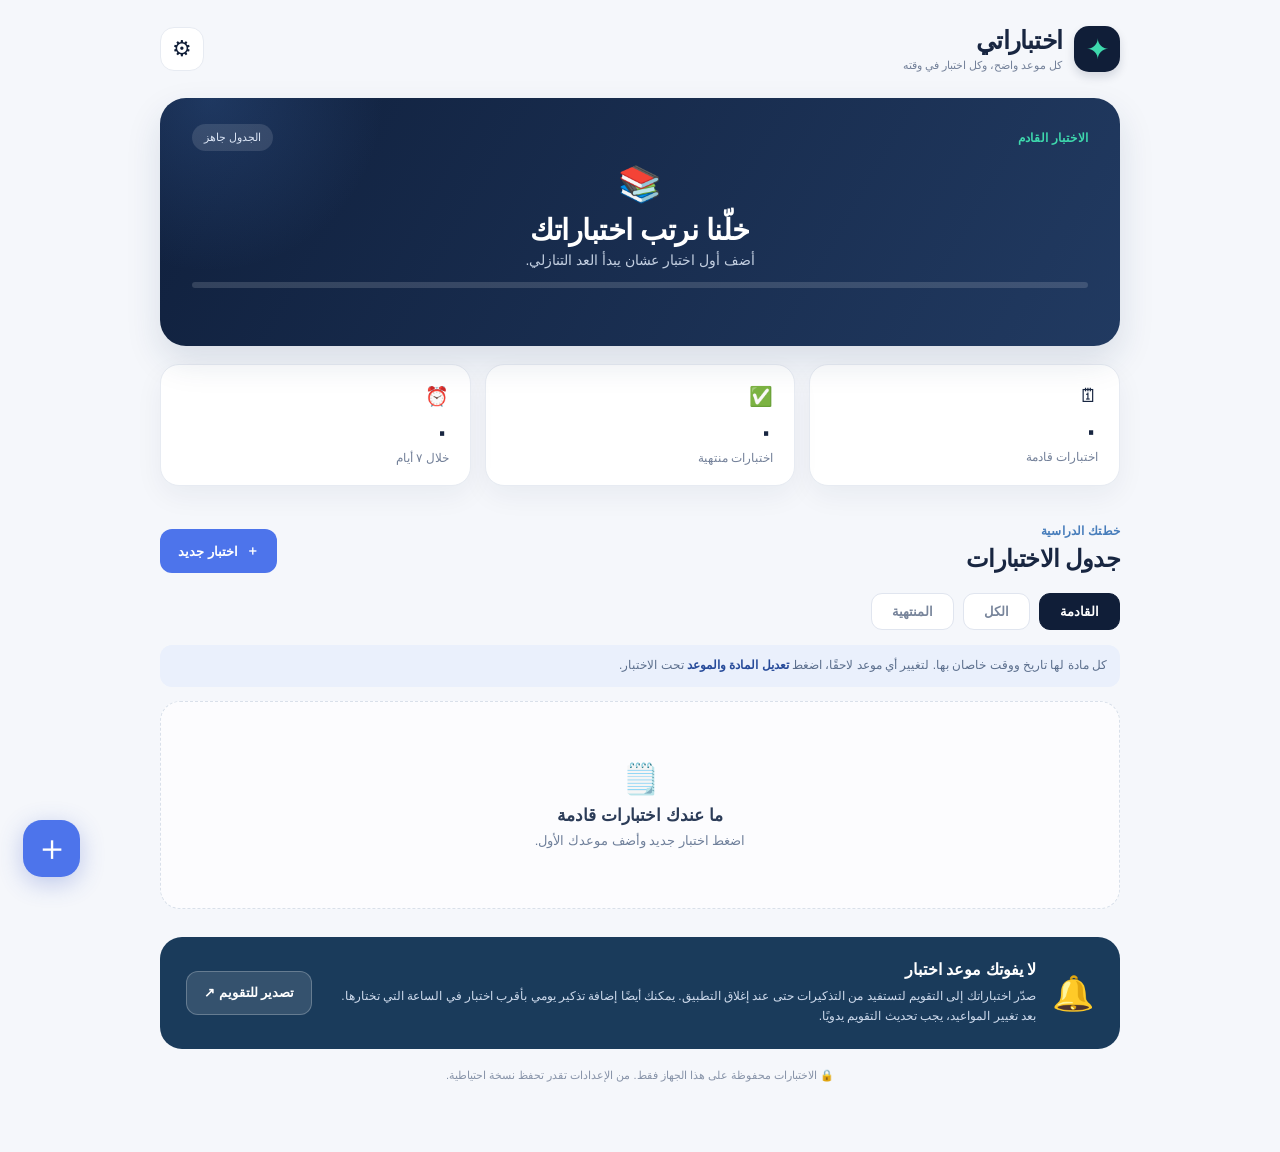
==== ikhtibarati/index.html @ 6ba2478d "Add standalone Ikhtibarati exam schedule HTML app" ====
<!doctype html>
<html lang="ar" dir="rtl">
<head>
  <meta charset="UTF-8">
  <meta name="viewport" content="width=device-width,initial-scale=1,viewport-fit=cover">
  <meta name="theme-color" content="#101e38">
  <meta name="description" content="اختباراتي: جدول اختباراتك والعد التنازلي لأقرب اختبار مع تصدير التذكيرات للتقويم.">
  <meta name="apple-mobile-web-app-capable" content="yes">
  <meta name="apple-mobile-web-app-status-bar-style" content="default">
  <meta name="apple-mobile-web-app-title" content="اختباراتي">
  <link rel="apple-touch-icon" href="[data-uri]">
  <link rel="icon" type="image/png" href="[data-uri]">
  <style>
:root{--navy:#101e38;--navy2:#172b4e;--cream:#f5f7fb;--card:#ffffff;--text:#182641;--muted:#738099;--mint:#3ed9ad;--blue:#4d74eb;--stroke:#e7ebf2;--shadow:0 10px 28px rgba(22,38,73,.055)}
*{box-sizing:border-box}html{font-family:-apple-system,BlinkMacSystemFont,"Segoe UI",Tahoma,Arial,sans-serif;background:var(--cream);color:var(--text)}body{margin:0;min-height:100vh}button,input,textarea{font:inherit}button{cursor:pointer}button:focus-visible,input:focus-visible,textarea:focus-visible{outline:3px solid #66a4ff;outline-offset:2px}.page-shell{width:min(960px,calc(100% - 32px));margin:0 auto;padding:26px 0 70px}.topbar{display:flex;align-items:center;justify-content:space-between;margin-bottom:26px}.brand{display:flex;align-items:center;gap:12px}.logo{height:46px;width:46px;border-radius:15px;background:var(--navy);display:grid;place-items:center;color:var(--mint);font-size:28px;box-shadow:0 5px 10px rgba(16,30,56,.14)}.brand-title{font-size:25px;letter-spacing:-.8px;font-weight:850}.brand-subtitle{font-size:11px;color:var(--muted);margin-top:4px}.icon-button{background:#fff;color:var(--navy);border:1px solid var(--stroke);border-radius:14px;width:44px;height:44px;font-size:22px;display:grid;place-items:center}.hero{background:linear-gradient(120deg,#10203d,#213a61);color:white;min-height:248px;border-radius:26px;padding:26px 32px 24px;position:relative;overflow:hidden;box-shadow:0 15px 35px rgba(25,51,91,.13)}.hero:after{content:"";position:absolute;left:-125px;top:-175px;height:350px;width:350px;border-radius:50%;background:radial-gradient(circle,rgba(75,128,205,.24),transparent 70%);pointer-events:none}.hero-heading{display:flex;justify-content:space-between;align-items:center;position:relative;z-index:1}.eyebrow{font-size:12px;color:var(--mint);font-weight:800;letter-spacing:.2px}.eyebrow.dark{color:#477dbb}.hero-status{background:rgba(255,255,255,.12);font-size:11px;padding:7px 12px;border-radius:100px;color:#dce6f6}.hero-content{position:relative;z-index:1}.hero-empty{text-align:center;padding:13px 0 9px}.empty-illustration{font-size:35px}.hero h1{margin:8px 0 4px;font-size:29px;letter-spacing:-.5px}.hero p{color:#c3cfe1;margin:5px 0;font-size:14px}.hero-next{display:flex;justify-content:space-between;align-items:center;gap:18px;margin:12px 0 20px}.hero-label{font-size:13px;color:#b9c8dc}.hero-exam-title{font-size:clamp(23px,4vw,33px);font-weight:850;letter-spacing:-.4px;margin:6px 0}.hero-exam-date{font-size:14px;color:#d3e0ef}.countdown{text-align:center;flex-shrink:0;min-width:135px;border:1px solid rgba(255,255,255,.17);background:rgba(255,255,255,.07);padding:17px 18px;border-radius:22px}.count-number{font-size:34px;color:var(--mint);font-weight:900;font-variant-numeric:tabular-nums}.count-unit{font-size:12px;color:#d9e4f4;margin-top:3px}.hero-progress{background:rgba(255,255,255,.14);height:6px;border-radius:20px;overflow:hidden;position:relative;z-index:1}.hero-progress-fill{height:100%;width:0%;background:var(--mint);border-radius:20px;transition:width .4s}.stats{display:grid;grid-template-columns:repeat(3,minmax(0,1fr));gap:14px;margin:18px 0 35px}.stat{background:white;border-radius:19px;border:1px solid var(--stroke);box-shadow:var(--shadow);padding:20px 21px}.stat-icon{font-size:19px}.stat-num{font-size:28px;font-weight:850;margin:8px 0 2px}.stat-label{color:var(--muted);font-size:12px}.section-header{display:flex;justify-content:space-between;align-items:end;gap:12px}.section-header h2{font-size:24px;letter-spacing:-.6px;margin:6px 0 0}.button{border-radius:12px;border:1px solid transparent;min-height:44px;padding:11px 17px;font-weight:800;font-size:13px;display:inline-flex;align-items:center;justify-content:center;gap:8px;text-decoration:none}.button.primary{background:var(--blue);color:white}.button.primary:hover{background:#365ed8}.button.light{background:#f1f4f9;color:var(--navy)}.button.soft{background:#eff3ff;color:#3554ac}.button.outline-light{background:rgba(255,255,255,.12);color:white;border-color:rgba(255,255,255,.24);white-space:nowrap}.button.block{width:100%;margin-top:13px}.filter-list{display:flex;gap:9px;margin:20px 0 15px}.filter{border:1px solid #e0e5ef;background:#fff;color:#78859b;padding:10px 20px;border-radius:11px;font-size:13px;font-weight:800}.filter.active{background:var(--navy);border-color:var(--navy);color:white}.exam-list{display:flex;flex-direction:column;gap:12px;min-height:125px}.exam-card{background:white;border:1px solid var(--stroke);border-radius:20px;display:flex;gap:18px;align-items:center;padding:17px 20px;box-shadow:var(--shadow)}.date-tile{flex:0 0 72px;background:#eff4ff;border-radius:14px;text-align:center;padding:12px 6px;color:#284687}.date-tile .date-day{font-size:25px;font-weight:900;display:block;line-height:1.15}.date-tile .date-month{font-size:12px;font-weight:700;display:block;margin-top:3px}.exam-info{flex:1;min-width:0}.exam-name{margin:0 0 6px;font-size:18px;font-weight:850;overflow-wrap:anywhere}.exam-details{display:flex;gap:8px 16px;align-items:center;flex-wrap:wrap;color:#7b879d;font-size:12px}.exam-note{font-size:12px;color:#5d708c;margin:8px 0 0;white-space:pre-wrap;overflow-wrap:anywhere}.exam-left{display:flex;gap:8px;align-items:center;flex-wrap:wrap;justify-content:flex-end}.time-pill{color:#3556ab;background:#eff3ff;padding:7px 11px;border-radius:100px;font-size:11px;font-weight:850;white-space:nowrap}.time-pill.urgent{color:#b54744;background:#fff0ec}.time-pill.past{background:#f0f1f3;color:#6a7384}.small-icon{border:1px solid var(--stroke);border-radius:10px;width:36px;height:36px;background:#fff;color:#50617a;font-size:17px}.small-icon:hover{background:#f4f7fd}.exam-card.past-card{opacity:.72}.exam-card.past-card .date-tile{background:#edf0f3;color:#7a8493}.empty-list{display:flex;flex-direction:column;align-items:center;justify-content:center;min-height:208px;border:1.5px dashed #d9e0ea;border-radius:20px;background:rgba(255,255,255,.65);color:#70809b;text-align:center;padding:28px}.empty-list .emoji{font-size:30px}.empty-list h3{font-size:17px;color:#2c3c58;margin:9px 0 4px}.empty-list p{font-size:13px;margin:3px 0 0}.calendar-panel{display:flex;align-items:center;gap:16px;border-radius:22px;background:#1a3b5b;color:#fff;padding:23px 26px;margin-top:28px}.calendar-illustration{font-size:34px}.calendar-copy{flex:1}.calendar-copy h3{font-size:16px;margin:0 0 7px}.calendar-copy p{margin:0;color:#cfdbed;font-size:12px;line-height:1.7}.footer-note{text-align:center;font-size:11px;color:#8793a8;margin:20px 0 0}.floating-add{position:fixed;bottom:calc(23px + env(safe-area-inset-bottom));left:23px;z-index:5;border:0;background:var(--blue);color:white;width:57px;height:57px;border-radius:19px;font-size:36px;display:grid;place-items:center;box-shadow:0 6px 25px rgba(58,88,200,.3)}.dialog{width:min(490px,calc(100% - 26px));max-height:min(92dvh,900px);border:0;background:transparent;padding:0;border-radius:22px;overflow-y:auto}.dialog::backdrop{background:rgba(9,19,36,.58);backdrop-filter:blur(4px)}.modal-card{padding:25px 25px 21px;border-radius:22px;background:white}.dialog-title{display:flex;justify-content:space-between;align-items:center;gap:12px;margin-bottom:17px}.dialog-title h2{font-size:23px;margin:5px 0 0}.modal-card label:not(.check-grid label){display:block;font-size:13px;font-weight:800;color:#35465d;margin:15px 0 8px}.modal-card input:not([type="checkbox"]):not([type="file"]),.modal-card textarea{border:1px solid #dfe5ee;background:#fbfcff;border-radius:12px;padding:12px 13px;width:100%;color:#1f2c43;font-size:15px;min-height:45px;resize:vertical}.two-cols{display:grid;grid-template-columns:1fr 1fr;gap:12px}.required{color:#dc6573}.optional{font-size:11px;color:#9ca7b5}.modal-actions{display:flex;justify-content:flex-end;gap:10px;margin-top:24px}.settings-card{padding-bottom:24px}.setting-section{padding:15px 0 18px;border-bottom:1px solid var(--stroke)}.setting-section h3{font-size:15px;margin:0 0 7px}.setting-section p{font-size:12px;color:#77859b;line-height:1.8;margin:0 0 8px}.check-grid{display:grid;grid-template-columns:1fr 1fr;gap:10px}.check-grid label{font-size:12px;color:#304057;background:#f7f9fe;border-radius:9px;padding:11px 8px;display:flex;align-items:center;gap:6px}.check-grid input{accent-color:#496de8}.warning-section{border-bottom:0}.warning-section p{color:#6b6d81}.toast{position:fixed;bottom:90px;left:50%;transform:translateX(-50%) translateY(20px);background:#1b2941;color:#fff;border-radius:12px;padding:12px 18px;font-size:13px;max-width:calc(100vw - 35px);text-align:center;opacity:0;pointer-events:none;transition:.2s;z-index:200}.toast.show{opacity:1;transform:translateX(-50%) translateY(0)}
@media(max-width:650px){.page-shell{width:calc(100% - 28px);padding-top:19px}.hero{padding:21px 20px 22px;min-height:230px}.hero-next{align-items:stretch}.hero-exam-title{font-size:25px}.countdown{min-width:100px;padding:14px 11px}.count-number{font-size:27px}.stats{gap:8px;margin-bottom:31px}.stat{padding:14px 12px;border-radius:15px}.stat-num{font-size:23px}.stat-label{font-size:10px}.section-header h2{font-size:21px}.add-btn{font-size:12px;padding:9px 12px}.exam-card{align-items:flex-start;gap:11px;padding:13px}.date-tile{flex-basis:58px;padding:10px 4px}.date-tile .date-day{font-size:21px}.exam-name{font-size:16px}.exam-details{gap:6px;font-size:11px}.exam-left{flex:0 0 100%;justify-content:flex-start;margin-top:6px;margin-right:69px}.exam-card{flex-wrap:wrap}.calendar-panel{align-items:flex-start;flex-wrap:wrap;gap:10px;padding:18px 17px}.calendar-panel .button{width:100%}.calendar-illustration{font-size:25px}.brand-title{font-size:22px}.brand-subtitle{font-size:10px}.modal-card{padding:20px 17px}}
@media(max-width:360px){.two-cols{grid-template-columns:1fr}.countdown{min-width:94px}.hero-exam-title{font-size:21px}.hero{padding:19px 15px}}

.daily-pref{margin-top:16px;padding:13px 12px;border:1px solid #e8edf6;background:#f9fbfe;border-radius:12px;display:flex;align-items:center;gap:10px;justify-content:space-between;flex-wrap:wrap}.daily-pref .daily-switch{display:flex!important;align-items:center;gap:7px;margin:0!important}.daily-pref label[for="daily-time"]{margin:0!important;font-size:11px!important;color:#718098!important}.daily-pref input[type="time"]{width:120px!important;min-height:37px!important;padding:7px!important}.daily-pref input[type="checkbox"]{accent-color:#496de8}.daily-pref strong{font-size:12px}
/* V1.1: Make per-subject editing obvious and usable on a phone. */
.exam-help{font-size:12px;line-height:1.8;color:#5c6f8d;margin:0 0 14px;padding:10px 13px;border-radius:12px;background:#eaf0fc}
.exam-help strong{color:#274b9a}
.form-help{background:#f2f6ff;border:1px solid #e5edfc;border-radius:12px;color:#526783;font-size:13px;line-height:1.65;margin:2px 0 16px;padding:11px 12px}
.field-help{color:#76859d;font-size:11px;line-height:1.7;margin:9px 0 3px}
.exam-details span{line-height:1.6}
.edit-exam{border:1px solid #bad0ff;border-radius:10px;background:#ecf2ff;color:#2b51b0;min-height:39px;padding:8px 12px;white-space:nowrap;font-size:12px;font-weight:800}
.edit-exam:hover{background:#e1eafe}
.edit-exam:focus-visible{outline:3px solid #66a4ff;outline-offset:2px}
@media(max-width:650px){.exam-left{margin-right:0;width:100%;flex-basis:100%;justify-content:flex-start}.exam-left .time-pill{margin-left:auto}.edit-exam{flex:1;min-width:150px}.modal-card input[type=date],.modal-card input[type=time]{min-width:0;direction:ltr;text-align:center}}

</style>
  <title>اختباراتي | جدول اختباراتك</title>
</head>
<body>
  <div class="page-shell">
    <header class="topbar">
      <div class="brand">
        <div class="logo" aria-hidden="true">✦</div>
        <div><div class="brand-title">اختباراتي</div><div class="brand-subtitle">كل موعد واضح، وكل اختبار في وقته</div></div>
      </div>
      <button id="open-settings" class="icon-button" aria-label="الإعدادات والنسخ الاحتياطية" title="الإعدادات">⚙</button>
    </header>

    <main>
      <section class="hero" aria-labelledby="hero-title">
        <div class="hero-heading"><span class="eyebrow">الاختبار القادم</span><span id="hero-status" class="hero-status">الجدول جاهز</span></div>
        <div class="hero-content" id="hero-content">
          <div class="hero-empty"><div class="empty-illustration">📚</div><h1 id="hero-title">خلّنا نرتب اختباراتك</h1><p>أضف أول اختبار عشان يبدأ العد التنازلي.</p></div>
        </div>
        <div id="hero-progress" class="hero-progress" aria-hidden="true"><div id="hero-progress-bar" class="hero-progress-fill"></div></div>
      </section>

      <section class="stats" aria-label="ملخص اختباراتك">
        <div class="stat"><span class="stat-icon" aria-hidden="true">🗓</span><div class="stat-num" id="upcoming-count">٠</div><div class="stat-label">اختبارات قادمة</div></div>
        <div class="stat"><span class="stat-icon" aria-hidden="true">✅</span><div class="stat-num" id="completed-count">٠</div><div class="stat-label">اختبارات منتهية</div></div>
        <div class="stat"><span class="stat-icon" aria-hidden="true">⏰</span><div class="stat-num" id="this-week-count">٠</div><div class="stat-label">خلال ٧ أيام</div></div>
      </section>

      <section class="section" aria-label="جدول الاختبارات">
        <div class="section-header"><div><span class="eyebrow dark">خطتك الدراسية</span><h2>جدول الاختبارات</h2></div><button id="add-exam-top" class="button primary add-btn"><span aria-hidden="true">＋</span> اختبار جديد</button></div>
        <div class="filter-list" role="group" aria-label="فلترة الاختبارات">
          <button class="filter active" data-filter="upcoming" aria-pressed="true">القادمة</button>
          <button class="filter" data-filter="all" aria-pressed="false">الكل</button>
          <button class="filter" data-filter="past" aria-pressed="false">المنتهية</button>
        </div>
        <p class="exam-help">كل مادة لها تاريخ ووقت خاصان بها. لتغيير أي موعد لاحقًا، اضغط <strong>تعديل المادة والموعد</strong> تحت الاختبار.</p>
        <div id="exam-list" class="exam-list" aria-live="polite"></div>
      </section>

      <section class="calendar-panel">
        <div class="calendar-illustration" aria-hidden="true">🔔</div>
        <div class="calendar-copy"><h3>لا يفوتك موعد اختبار</h3><p>صدّر اختباراتك إلى التقويم لتستفيد من التذكيرات حتى عند إغلاق التطبيق. يمكنك أيضًا إضافة تذكير يومي بأقرب اختبار في الساعة التي تختارها. بعد تغيير المواعيد، يجب تحديث التقويم يدويًا.</p></div>
        <button id="export-calendar" class="button outline-light">تصدير للتقويم ↗</button>
      </section>
      <p class="footer-note">🔒 الاختبارات محفوظة على هذا الجهاز فقط. من الإعدادات تقدر تحفظ نسخة احتياطية.</p>
    </main>
  </div>

  <button id="floating-add" class="floating-add" aria-label="إضافة اختبار">＋</button>

  <dialog id="exam-dialog" class="dialog" aria-labelledby="exam-dialog-title">
    <form id="exam-form" class="modal-card">
      <div class="dialog-title"><div><span class="eyebrow dark">موعد مهم</span><h2 id="exam-dialog-title">إضافة اختبار</h2></div><button type="button" class="icon-button close-modal" aria-label="إغلاق">✕</button></div>
      <p class="form-help">سجّل اسم المادة وحدد يوم وساعة اختبارها، ويمكنك تغييرها متى أردت.</p>
      <input type="hidden" id="exam-id">
      <label for="subject">اسم المادة <span class="required">*</span></label>
      <input id="subject" name="subject" type="text" placeholder="مثلاً: الرياضيات" maxlength="70" required>
      <div class="two-cols">
        <div><label for="exam-date">تاريخ الاختبار <span class="required">*</span></label><input id="exam-date" name="date" type="date" required></div>
        <div><label for="exam-time">الوقت <span class="required">*</span></label><input id="exam-time" name="time" type="time" value="08:00" required></div>
      </div>
      <p class="field-help">التاريخ والوقت المحددان هنا يخصّان هذه المادة فقط.</p>
      <label for="exam-location">القاعة / المكان <span class="optional">اختياري</span></label><input id="exam-location" name="location" type="text" maxlength="90" placeholder="مثلاً: القاعة ١٠٢">
      <label for="exam-notes">ملاحظات للمراجعة <span class="optional">اختياري</span></label><textarea id="exam-notes" name="notes" rows="3" maxlength="500" placeholder="مثلاً: من الفصل ١ إلى الفصل ٤"></textarea>
      <p class="field-help">إذا سبق أن أضفت الاختبار إلى التقويم، فستحتاج لتحديث موعده في التقويم بعد أي تعديل.</p>
      <div class="modal-actions"><button type="button" class="button light close-modal">إلغاء</button><button type="submit" class="button primary" id="save-exam">حفظ الاختبار</button></div>
    </form>
  </dialog>

  <dialog id="settings-dialog" class="dialog" aria-labelledby="settings-title">
    <div class="modal-card settings-card">
      <div class="dialog-title"><div><span class="eyebrow dark">تحكم بجدولك</span><h2 id="settings-title">الإعدادات</h2></div><button type="button" class="icon-button close-modal" aria-label="إغلاق">✕</button></div>
      <div class="setting-section"><h3>تنبيهات التقويم</h3><p>اختر متى ترغب في تذكيرك قبل كل اختبار. تعتمد التنبيهات على تطبيق التقويم بعد استيراد الملف، وليس على فتح موقع اختباراتي.</p>
        <div id="alarm-options" class="check-grid">
          <label><input type="checkbox" value="-P7D"> قبل أسبوع</label>
          <label><input type="checkbox" value="-P3D"> قبل ٣ أيام</label>
          <label><input type="checkbox" value="-P1D"> قبل يوم</label>
          <label><input type="checkbox" value="-PT3H"> قبل ٣ ساعات</label>
          <label><input type="checkbox" value="-PT1H"> قبل ساعة</label>
        </div>
        <div class="daily-pref"><label class="daily-switch"><input type="checkbox" id="daily-enabled" checked> <strong>تذكير يومي بأقرب اختبار</strong></label><label for="daily-time">وقت التنبيه اليومي</label><input id="daily-time" type="time" value="20:00"></div>
        <button id="save-reminders" class="button soft block">حفظ أوقات التذكير</button>
      </div>
      <div class="setting-section"><h3>النسخة الاحتياطية</h3><p>احفظ نسخة JSON إذا بدّلت جهازك أو حذفت بيانات المتصفح.</p>
        <div class="two-cols"><button id="backup-data" class="button soft" type="button">⬇ تنزيل نسخة</button><button id="restore-data" class="button soft" type="button">⬆ استعادة نسخة</button></div>
        <input id="import-file" type="file" accept=".json,application/json" hidden>
      </div>
      <div class="setting-section warning-section"><h3>مهم بخصوص الإشعارات</h3><p>هذه النسخة لا ترسل إشعارات تلقائية من نفسها عندما يكون التطبيق مغلقًا. يمكنك تصدير المواعيد والتذكيرات إلى التقويم، مع الاحتفاظ ببيانات التطبيق على جهازك فقط.</p></div>
      <div class="modal-actions"><button type="button" class="button primary close-modal">تم</button></div>
    </div>
  </dialog>

  <div id="toast" role="status" class="toast" aria-live="polite"></div>
  <script>
/* اختباراتي — Local-first exam planner; no external analytics or server. */
(() => {
  'use strict';
  const storage = (() => {
    try { const s = window.localStorage, k = '__ikhtibarati_probe'; s.setItem(k, '1'); s.removeItem(k); return s; }
    catch { const memory = new Map(); return {getItem:k=>memory.get(k)??null,setItem:(k,v)=>memory.set(k,String(v)),removeItem:k=>memory.delete(k)}; }
  })();
  const STORAGE = 'ikhtibarati-v1-exams';
  const REMINDERS = 'ikhtibarati-v1-reminders';
  const DAILY_ENABLED = 'ikhtibarati-v1-daily';
  const DAILY_TIME = 'ikhtibarati-v1-daily-time';
  const DEFAULT_ALARMS = ['-P3D', '-P1D', '-PT3H'];
  const ALL_ALARMS = ['-P7D', '-P3D', '-P1D', '-PT3H', '-PT1H'];
  const $ = (id) => document.getElementById(id);
  const number = new Intl.NumberFormat('ar-SA-u-nu-arab', {useGrouping:false});
  const dateFormatter = new Intl.DateTimeFormat('ar-SA-u-ca-gregory', {weekday:'long',day:'numeric',month:'long'});
  const monthFormatter = new Intl.DateTimeFormat('ar-SA-u-ca-gregory', {month:'short'});
  const timeFormatter = new Intl.DateTimeFormat('ar-SA-u-nu-arab', {hour:'numeric',minute:'2-digit',hour12:true});
  const el = (tag, className, text) => {
    const node = document.createElement(tag);
    if (className) node.className = className;
    if (text !== undefined) node.textContent = text;
    return node;
  };
  const safeJSON = (s, fallback) => { try {return JSON.parse(s)} catch {return fallback} };
  function validExam(x) {
    return x && typeof x.id==='string' && x.id.length<140 && typeof x.subject==='string' && x.subject.trim() && x.subject.length<=70 &&
      /^\d{4}-\d{2}-\d{2}$/.test(x.date) && /^\d{2}:\d{2}$/.test(x.time) &&
      !Number.isNaN(new Date(`${x.date}T${x.time}:00`).getTime()) && typeof (x.location??'')==='string' &&
      typeof (x.notes??'')==='string' && (x.location??'').length<=90 && (x.notes??'').length<=500;
  }
  let exams = safeJSON(storage.getItem(STORAGE), []);
  if (!Array.isArray(exams)) exams=[];
  exams=exams.filter(validExam).map(x=>({...x,completed:Boolean(x.completed)}));
  let alarms = safeJSON(storage.getItem(REMINDERS), DEFAULT_ALARMS);
  if(!Array.isArray(alarms)) alarms=DEFAULT_ALARMS;
  alarms = ALL_ALARMS.filter(x=>alarms.includes(x));
  let dailyEnabled = storage.getItem(DAILY_ENABLED) !== 'false';
  let dailyTime = storage.getItem(DAILY_TIME) || '20:00';
  if (!/^([01]\d|2[0-3]):[0-5]\d$/.test(dailyTime)) dailyTime='20:00';
  let filter = 'upcoming';
  let toastTimer;
  const when = x => new Date(`${x.date}T${x.time}:00`);
  const future = (x, n=Date.now()) => !x.completed && when(x).getTime()>n;
  const chronological = (a,b) => when(a)-when(b);
  const esc = (value) => String(value??'').replace(/[&<>"']/g,c=>({'&':'&amp;','<':'&lt;','>':'&gt;','"':'&quot;',"'":'&#39;'}[c]));
  function persist(){storage.setItem(STORAGE,JSON.stringify(exams));render()}
  function notify(message){const toast=$('toast');toast.textContent=message;toast.classList.add('show');clearTimeout(toastTimer);toastTimer=setTimeout(()=>toast.classList.remove('show'),3300)}
  const digits = n => number.format(Math.max(0,Math.floor(n)));
  function timeLeft(d) {
    const ms = d.getTime()-Date.now();
    if(ms<=0) return {value:'٠',unit:'انتهى موعده',label:'انتهى الموعد'};
    const days=Math.floor(ms/86400000), hours=Math.floor((ms%86400000)/3600000);
    const mins=Math.ceil((ms%3600000)/60000);
    if(days>=1) return {value:digits(days),unit:days===1?'يوم متبقٍ':`يوم متبقٍ • ${digits(hours)} ساعة`,label:`متبقي ${digits(days)} يوم`};
    if(hours>=1) return {value:digits(hours),unit:`ساعة متبقية • ${digits(mins%60)} دقيقة`,label:`خلال ${digits(hours)} ساعة`};
    return {value:digits(Math.ceil(ms/60000)),unit:'دقيقة متبقية',label:'قريب جدًا'};
  }
  function renderHero(next, count) {
    $('hero-status').textContent=next?'شدّ حيلك!':'الجدول جاهز';
    const wrap=$('hero-content');
    if(!next){wrap.innerHTML='<div class="hero-empty"><div class="empty-illustration">📚</div><h1 id="hero-title">خلّنا نرتب اختباراتك</h1><p>أضف أول اختبار عشان يبدأ العد التنازلي.</p></div>';$('hero-progress-bar').style.width='0%';return}
    const remaining=timeLeft(when(next));
    wrap.innerHTML=`<div class="hero-next"><div><div class="hero-label">جهّز نفسك لمادة</div><h1 class="hero-exam-title" id="hero-title">${esc(next.subject)}</h1><div class="hero-exam-date">${esc(dateFormatter.format(when(next)))} • ${esc(timeFormatter.format(when(next)))}</div></div><div class="countdown"><div class="count-number">${remaining.value}</div><div class="count-unit">${remaining.unit}</div></div></div>`;
    const daysUntil=(when(next).getTime()-Date.now())/86400000;
    $('hero-progress-bar').style.width=`${Math.min(100,Math.max(5,100*(1-Math.min(daysUntil,14)/14)))}%`;
  }
  function render() {
    const now=Date.now();
    const upcoming=exams.filter(x=>future(x,now)).sort(chronological);
    const past=exams.filter(x=>!future(x,now)).sort((a,b)=>chronological(b,a));
    $('upcoming-count').textContent=digits(upcoming.length);
    $('completed-count').textContent=digits(past.length);
    $('this-week-count').textContent=digits(upcoming.filter(x=>when(x).getTime()-now <= 7*86400000).length);
    renderHero(upcoming[0],upcoming.length);
    const active=filter==='upcoming'?upcoming:filter==='past'?past:[...upcoming,...past];
    const list=$('exam-list');list.replaceChildren();
    if(!active.length){
      const no=el('div','empty-list');
      no.innerHTML=`<div class="emoji">${filter==='upcoming'?'🗒️':'✨'}</div><h3>${filter==='upcoming'?'ما عندك اختبارات قادمة':'ما فيه اختبارات هنا'}</h3><p>${filter==='upcoming'?'اضغط اختبار جديد وأضف موعدك الأول.':'اختر تبويبًا آخر أو أضف اختبارًا.'}</p>`;
      list.appendChild(no);return;
    }
    active.forEach(x=>{
      const isFuture=future(x,now), dt=when(x), left=timeLeft(dt);
      const card=el('article','exam-card'+(isFuture?'':' past-card'));
      const tile=el('div','date-tile');tile.innerHTML=`<span class="date-day">${digits(dt.getDate())}</span><span class="date-month">${esc(monthFormatter.format(dt))}</span>`;
      const info=el('div','exam-info');
      info.innerHTML=`<h3 class="exam-name">${esc(x.subject)}</h3><div class="exam-details"><span>📅 ${esc(dateFormatter.format(dt))} ${digits(dt.getFullYear())}</span><span>🕒 ${esc(timeFormatter.format(dt))}</span>${x.location?`<span>📍 ${esc(x.location)}</span>`:''}</div>${x.notes?`<p class="exam-note">${esc(x.notes)}</p>`:''}`;
      const actions=el('div','exam-left');
      const badge=el('span','time-pill'+(!isFuture?' past':when(x).getTime()-now<86400000?' urgent':''),isFuture?left.label:x.completed?'✓ تم الاختبار':'انتهى الموعد');
      actions.appendChild(badge);
      const cal=el('button','small-icon','🗓');cal.type='button';cal.title='إضافة هذا الاختبار إلى تقويم Google';cal.setAttribute('aria-label',`إضافة ${x.subject} إلى تقويم Google`);cal.onclick=()=>openGoogleCalendar(x);actions.appendChild(cal);
      const edit=el('button','edit-exam','✎ تعديل المادة والموعد');edit.type='button';edit.title='تعديل اسم المادة أو التاريخ أو الوقت';edit.setAttribute('aria-label',`تعديل اسم ${x.subject} وتاريخ الاختبار ووقته`);edit.onclick=()=>openExamDialog(x);actions.appendChild(edit);
      const complete=el('button','small-icon',x.completed?'↶':'✓');complete.type='button';complete.title=x.completed?'إلغاء تم':'تحديد كمكتمل';complete.setAttribute('aria-label',x.completed?'إلغاء تحديد كمكتمل':'تحديد كمكتمل');complete.onclick=()=>{x.completed=!x.completed;persist();notify(x.completed?'تم تحديد الاختبار كمكتمل':'أُعيد الاختبار إلى الجدول')};actions.appendChild(complete);
      const del=el('button','small-icon','×');del.type='button';del.title='حذف';del.setAttribute('aria-label',`حذف ${x.subject}`);del.onclick=()=>{if(confirm(`هل تريد حذف اختبار «${x.subject}»؟\nلن يُحذف من التقويم إذا سبق تصديره.`)){exams=exams.filter(a=>a.id!==x.id);persist();notify('حُذف الاختبار')}};actions.appendChild(del);
      card.append(tile,info,actions);list.appendChild(card);
    });
    if('setAppBadge' in navigator){navigator.setAppBadge(upcoming.length).catch(()=>{})}
  }
  function openExamDialog(x) {
    $('exam-form').reset();$('exam-id').value=x?.id??'';
    $('exam-dialog-title').textContent=x?'تعديل المادة والموعد':'إضافة اختبار';
    $('save-exam').textContent=x?'حفظ التعديلات':'حفظ الاختبار';
    if(x){$('subject').value=x.subject;$('exam-date').value=x.date;$('exam-time').value=x.time;$('exam-location').value=x.location??'';$('exam-notes').value=x.notes??''}
    else {const now=new Date(), dd=new Date(now.getTime()-now.getTimezoneOffset()*60000);$('exam-date').value=dd.toISOString().slice(0,10);$('exam-time').value='08:00'}
    $('exam-dialog').showModal();setTimeout(()=>$('subject').focus(),50);
  }
  function isoNow(){return new Date().toISOString().replace(/[-:]/g,'').replace(/\.\d{3}/,'')}
  const icsEscape=str=>String(str??'').replace(/\\/g,'\\\\').replace(/\r?\n/g,'\\n').replace(/,/g,'\\,').replace(/;/g,'\\;');
  const utc = date => date.toISOString().replace(/[-:]/g,'').replace(/\.\d{3}/,'');
  function folded(s){let lines=[];let running='',size=0;for (const cp of s){const bytes=new TextEncoder().encode(cp).length;if(size+bytes>73){lines.push(running);running=' '+cp;size=1+bytes}else{running+=cp;size+=bytes}}lines.push(running);return lines.join('\r\n')}
  // Each consecutive block of daily reminders is one recurring calendar event.
  // The subject changes automatically in the exported calendar as exams pass.
  function buildDailySeries(items){
    if(!items.length)return [];
    const ordered=[...items].sort(chronological);
    const now=Date.now(), last=Math.max(...ordered.map(x=>when(x).getTime()));
    const [hour,minute]=dailyTime.split(':').map(Number);
    const start=new Date();start.setHours(0,0,0,0);
    const groups=[];
    for(let d=0;d<366;d++){
      const at=new Date(start);at.setDate(start.getDate()+d);at.setHours(hour,minute,0,0);
      if(at.getTime()<=now || at.getTime()>=last)continue;
      const next=ordered.find(x=>when(x).getTime()>at.getTime());
      if(!next)continue;
      const prior=groups[groups.length-1];
      if(prior&&prior.exam.id===next.id){prior.count+=1}
      else groups.push({exam:next,from:at,count:1});
    }
    return groups;
  }
  function calendarText(items){
    const rows=['BEGIN:VCALENDAR','VERSION:2.0','PRODID:-//Ikhtibarati//Exam Planner//AR','CALSCALE:GREGORIAN','METHOD:PUBLISH','X-WR-CALNAME:اختباراتي'];
    items.forEach(x=>{
      const from=when(x), to=new Date(from.getTime()+90*60000);
      rows.push('BEGIN:VEVENT',`UID:ikhtibarati-${x.id}@local.exam`, `DTSTAMP:${isoNow()}`,`DTSTART:${utc(from)}`,`DTEND:${utc(to)}`,`SUMMARY:${icsEscape('اختبار '+x.subject)}`,`DESCRIPTION:${icsEscape(x.notes??'')}`,`LOCATION:${icsEscape(x.location??'')}`);
      alarms.forEach(a=>rows.push('BEGIN:VALARM',`TRIGGER:${a}`,'ACTION:DISPLAY',`DESCRIPTION:${icsEscape('تذكير باختبار '+x.subject)}`,'END:VALARM'));
      rows.push('END:VEVENT');
    });
    if(dailyEnabled) {
      const groups = buildDailySeries(items);
      groups.forEach(group => {
        const from = group.from;
        rows.push('BEGIN:VEVENT', `UID:ikhtibarati-daily-${group.exam.id}-${from.getFullYear()}${String(from.getMonth()+1).padStart(2,'0')}${String(from.getDate()).padStart(2,'0')}@local.exam`,
          `DTSTAMP:${isoNow()}`, `DTSTART:${utc(from)}`, `DTEND:${utc(new Date(from.getTime()+10*60000))}`,
          `RRULE:FREQ=DAILY;COUNT=${group.count}`, `SUMMARY:${icsEscape('تذكير يومي — أقرب اختبار: '+group.exam.subject)}`,
          `DESCRIPTION:${icsEscape('الاختبار القادم: '+group.exam.subject+' • '+dateFormatter.format(when(group.exam))+' • '+timeFormatter.format(when(group.exam)))}`,
          'BEGIN:VALARM','TRIGGER:PT0S','ACTION:DISPLAY',
          `DESCRIPTION:${icsEscape('أقرب اختبار: '+group.exam.subject)}`,'END:VALARM','END:VEVENT');
      });
    }
    rows.push('END:VCALENDAR');return rows.map(folded).join('\r\n')+'\r\n';
  }
  function download(name,content,mime){const blob=new Blob([content],{type:mime});const url=URL.createObjectURL(blob);const a=document.createElement('a');a.href=url;a.download=name;document.body.appendChild(a);a.click();a.remove();setTimeout(()=>URL.revokeObjectURL(url),5000)}
  function exportCalendar(){const now=Date.now(), items=exams.filter(x=>future(x,now)).sort(chronological);
    if(!items.length){notify('أضف اختبارًا قادمًا أولًا');return}
    download('ikhtibarati-calendar.ics',calendarText(items),'text/calendar;charset=utf-8');
    notify(`تم تجهيز تقويم ${digits(items.length)} اختبار. استورده في تطبيق التقويم.`);
  }
  function openGoogleCalendar(x){const start=utc(when(x)),end=utc(new Date(when(x).getTime()+90*60000));const url=new URL('https://calendar.google.com/calendar/render');url.searchParams.set('action','TEMPLATE');url.searchParams.set('text','اختبار '+x.subject);url.searchParams.set('dates',start+'/'+end);url.searchParams.set('details',x.notes??'');url.searchParams.set('location',x.location??'');window.open(url.toString(),'_blank','noopener,noreferrer')}
  function closeModal(e){e.closest('dialog').close()}
  $('exam-form').addEventListener('submit',e=>{
    e.preventDefault();const subject=$('subject').value.trim(), date=$('exam-date').value, time=$('exam-time').value;
    const target=new Date(`${date}T${time}:00`);
    if(!subject||Number.isNaN(target.getTime())){notify('تأكد من اسم المادة والتاريخ والوقت');return}
    const id=$('exam-id').value;
    const data={id:id||('e'+Date.now().toString(36)+Math.random().toString(36).slice(2,8)),subject,date,time,location:$('exam-location').value.trim(),notes:$('exam-notes').value.trim(),completed:false};
    if(id){const old=exams.find(x=>x.id===id);if(old){data.completed=old.completed;Object.assign(old,data)}}else exams.push(data);
    persist();$('exam-dialog').close();notify(id?'حُفظ الاسم والتاريخ والوقت. حدّث التقويم إذا سبق تصديره.':'أُضيف الاختبار بموعده المحدد');
  });
  $('add-exam-top').addEventListener('click',()=>openExamDialog());
  $('floating-add').addEventListener('click',()=>openExamDialog());
  $('open-settings').addEventListener('click',()=>{$$('#alarm-options input').forEach(x=>x.checked=alarms.includes(x.value));$('daily-enabled').checked=dailyEnabled;$('daily-time').value=dailyTime;$('settings-dialog').showModal()});
  function $$(selector){return Array.from(document.querySelectorAll(selector))}
  $$('.close-modal').forEach(btn=>btn.addEventListener('click',()=>closeModal(btn)));
  $$('.dialog').forEach(d=>d.addEventListener('click',(e)=>{if(e.target===d)d.close()}));
  $$('.filter').forEach(b=>b.addEventListener('click',()=>{filter=b.dataset.filter;$$('.filter').forEach(x=>{x.classList.toggle('active',x===b);x.setAttribute('aria-pressed',x===b?'true':'false')});render()}));
  $('export-calendar').addEventListener('click',exportCalendar);
  $('save-reminders').addEventListener('click',()=>{alarms=$$('#alarm-options input:checked').map(x=>x.value);dailyEnabled=$('daily-enabled').checked;dailyTime=$('daily-time').value||'20:00';storage.setItem(REMINDERS,JSON.stringify(alarms));storage.setItem(DAILY_ENABLED,String(dailyEnabled));storage.setItem(DAILY_TIME,dailyTime);notify('حُفظت الأوقات. أعد تصدير التقويم لتطبيقها.')});
  $('backup-data').addEventListener('click',()=>{const d=new Date().toISOString().slice(0,10);download(`ikhtibarati-backup-${d}.json`,JSON.stringify({app:'ikhtibarati',version:1,createdAt:new Date().toISOString(),exams,alarms,dailyEnabled,dailyTime},null,2),'application/json');notify('تم تنزيل النسخة الاحتياطية')});
  $('restore-data').addEventListener('click',()=>$('import-file').click());
  $('import-file').addEventListener('change',async e=>{
    const file=e.target.files?.[0];if(!file)return;
    try{if(file.size>2*1024*1024)throw new Error('الملف كبير جدًا');const data=JSON.parse(await file.text());
      if(data.app!=='ikhtibarati'||!Array.isArray(data.exams)||data.exams.length>3000||!data.exams.every(validExam))throw new Error('صيغة النسخة غير صالحة');
      if(!confirm(`استعادة ${data.exams.length} اختبار؟ سيُستبدل الجدول الحالي كاملًا.`))return;
      exams=data.exams.map(x=>({...x,completed:Boolean(x.completed)}));alarms=Array.isArray(data.alarms)?ALL_ALARMS.filter(x=>data.alarms.includes(x)):DEFAULT_ALARMS;
      dailyEnabled=data.dailyEnabled!==false;dailyTime=/^([01]\d|2[0-3]):[0-5]\d$/.test(data.dailyTime)?data.dailyTime:'20:00';
      storage.setItem(REMINDERS,JSON.stringify(alarms));storage.setItem(DAILY_ENABLED,String(dailyEnabled));storage.setItem(DAILY_TIME,dailyTime);persist();$('settings-dialog').close();notify('تمت استعادة البيانات بنجاح');
    }catch(err){notify('تعذرت الاستعادة: '+err.message)}finally{e.target.value=''}
  });
  render();setInterval(render,60000);
  document.addEventListener('visibilitychange',()=>{if(!document.hidden)render()});
})();

</script>
</body>
</html>
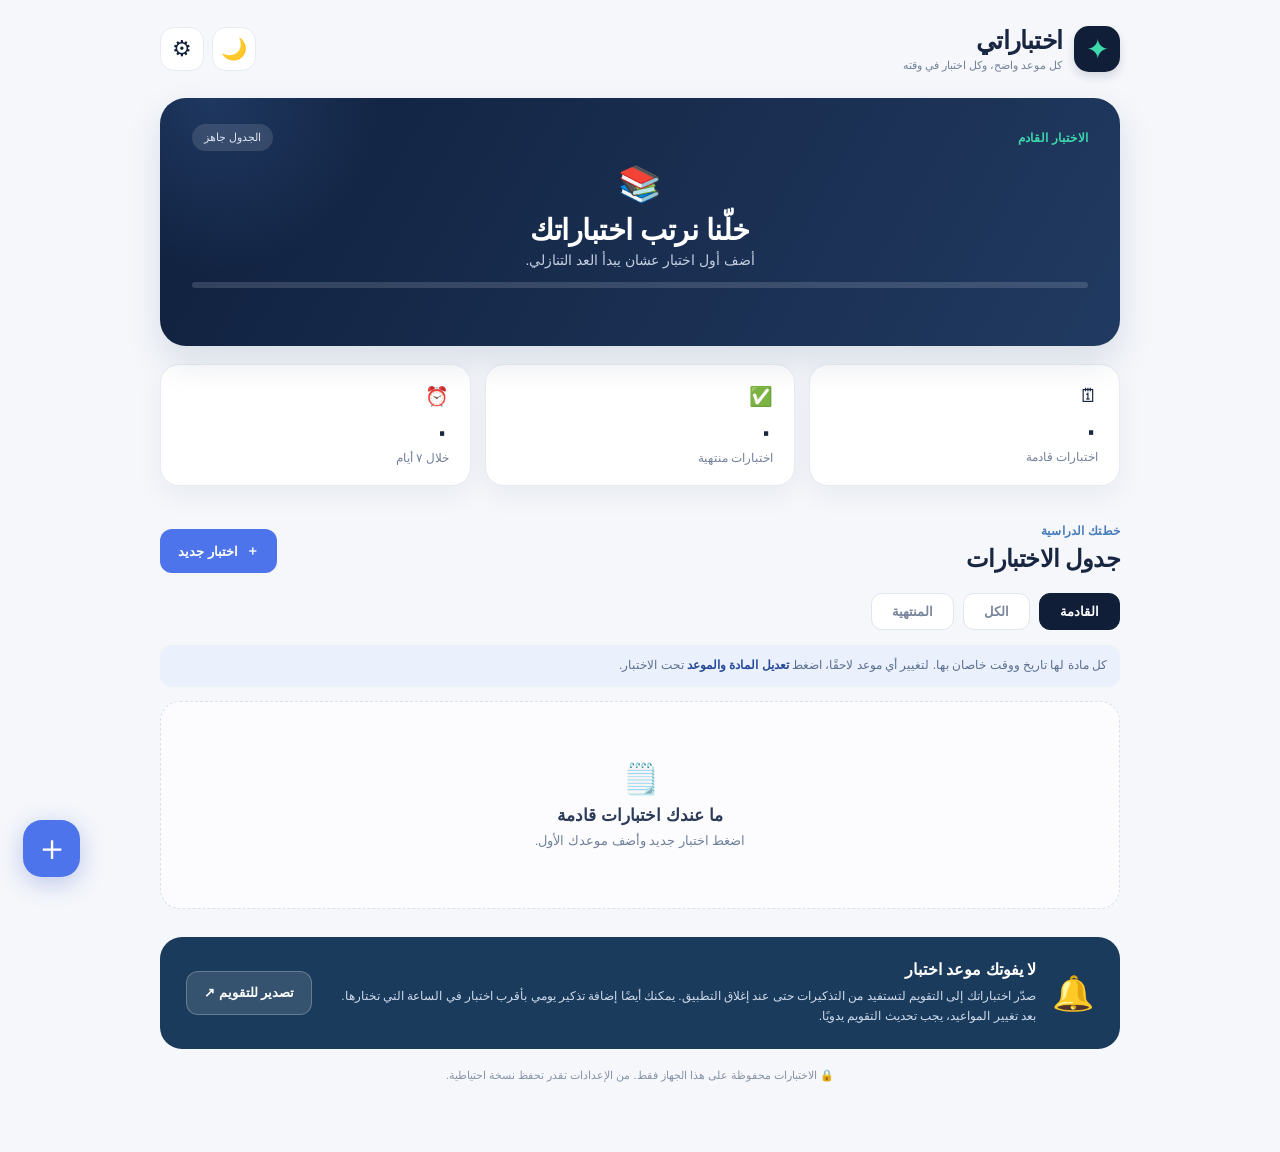
==== commit 43d7cc37: "Add saved light and dark theme toggle to Ikhtibarati" ====
--- a/ikhtibarati/index.html
+++ b/ikhtibarati/index.html
@@ -10,6 +10,18 @@
   <meta name="apple-mobile-web-app-title" content="اختباراتي">
   <link rel="apple-touch-icon" href="[data-uri]">
   <link rel="icon" type="image/png" href="[data-uri]">
+  <script>
+  /* Load visual preference before painting to avoid a flash of the other theme. */
+  (() => {
+    let theme = 'light';
+    try {
+      const saved = localStorage.getItem('ikhtibarati-theme');
+      if (saved === 'dark' || saved === 'light') theme = saved;
+      else if (window.matchMedia && window.matchMedia('(prefers-color-scheme: dark)').matches) theme = 'dark';
+    } catch {}
+    document.documentElement.dataset.theme = theme;
+  })();
+  </script>
   <style>
 :root{--navy:#101e38;--navy2:#172b4e;--cream:#f5f7fb;--card:#ffffff;--text:#182641;--muted:#738099;--mint:#3ed9ad;--blue:#4d74eb;--stroke:#e7ebf2;--shadow:0 10px 28px rgba(22,38,73,.055)}
 *{box-sizing:border-box}html{font-family:-apple-system,BlinkMacSystemFont,"Segoe UI",Tahoma,Arial,sans-serif;background:var(--cream);color:var(--text)}body{margin:0;min-height:100vh}button,input,textarea{font:inherit}button{cursor:pointer}button:focus-visible,input:focus-visible,textarea:focus-visible{outline:3px solid #66a4ff;outline-offset:2px}.page-shell{width:min(960px,calc(100% - 32px));margin:0 auto;padding:26px 0 70px}.topbar{display:flex;align-items:center;justify-content:space-between;margin-bottom:26px}.brand{display:flex;align-items:center;gap:12px}.logo{height:46px;width:46px;border-radius:15px;background:var(--navy);display:grid;place-items:center;color:var(--mint);font-size:28px;box-shadow:0 5px 10px rgba(16,30,56,.14)}.brand-title{font-size:25px;letter-spacing:-.8px;font-weight:850}.brand-subtitle{font-size:11px;color:var(--muted);margin-top:4px}.icon-button{background:#fff;color:var(--navy);border:1px solid var(--stroke);border-radius:14px;width:44px;height:44px;font-size:22px;display:grid;place-items:center}.hero{background:linear-gradient(120deg,#10203d,#213a61);color:white;min-height:248px;border-radius:26px;padding:26px 32px 24px;position:relative;overflow:hidden;box-shadow:0 15px 35px rgba(25,51,91,.13)}.hero:after{content:"";position:absolute;left:-125px;top:-175px;height:350px;width:350px;border-radius:50%;background:radial-gradient(circle,rgba(75,128,205,.24),transparent 70%);pointer-events:none}.hero-heading{display:flex;justify-content:space-between;align-items:center;position:relative;z-index:1}.eyebrow{font-size:12px;color:var(--mint);font-weight:800;letter-spacing:.2px}.eyebrow.dark{color:#477dbb}.hero-status{background:rgba(255,255,255,.12);font-size:11px;padding:7px 12px;border-radius:100px;color:#dce6f6}.hero-content{position:relative;z-index:1}.hero-empty{text-align:center;padding:13px 0 9px}.empty-illustration{font-size:35px}.hero h1{margin:8px 0 4px;font-size:29px;letter-spacing:-.5px}.hero p{color:#c3cfe1;margin:5px 0;font-size:14px}.hero-next{display:flex;justify-content:space-between;align-items:center;gap:18px;margin:12px 0 20px}.hero-label{font-size:13px;color:#b9c8dc}.hero-exam-title{font-size:clamp(23px,4vw,33px);font-weight:850;letter-spacing:-.4px;margin:6px 0}.hero-exam-date{font-size:14px;color:#d3e0ef}.countdown{text-align:center;flex-shrink:0;min-width:135px;border:1px solid rgba(255,255,255,.17);background:rgba(255,255,255,.07);padding:17px 18px;border-radius:22px}.count-number{font-size:34px;color:var(--mint);font-weight:900;font-variant-numeric:tabular-nums}.count-unit{font-size:12px;color:#d9e4f4;margin-top:3px}.hero-progress{background:rgba(255,255,255,.14);height:6px;border-radius:20px;overflow:hidden;position:relative;z-index:1}.hero-progress-fill{height:100%;width:0%;background:var(--mint);border-radius:20px;transition:width .4s}.stats{display:grid;grid-template-columns:repeat(3,minmax(0,1fr));gap:14px;margin:18px 0 35px}.stat{background:white;border-radius:19px;border:1px solid var(--stroke);box-shadow:var(--shadow);padding:20px 21px}.stat-icon{font-size:19px}.stat-num{font-size:28px;font-weight:850;margin:8px 0 2px}.stat-label{color:var(--muted);font-size:12px}.section-header{display:flex;justify-content:space-between;align-items:end;gap:12px}.section-header h2{font-size:24px;letter-spacing:-.6px;margin:6px 0 0}.button{border-radius:12px;border:1px solid transparent;min-height:44px;padding:11px 17px;font-weight:800;font-size:13px;display:inline-flex;align-items:center;justify-content:center;gap:8px;text-decoration:none}.button.primary{background:var(--blue);color:white}.button.primary:hover{background:#365ed8}.button.light{background:#f1f4f9;color:var(--navy)}.button.soft{background:#eff3ff;color:#3554ac}.button.outline-light{background:rgba(255,255,255,.12);color:white;border-color:rgba(255,255,255,.24);white-space:nowrap}.button.block{width:100%;margin-top:13px}.filter-list{display:flex;gap:9px;margin:20px 0 15px}.filter{border:1px solid #e0e5ef;background:#fff;color:#78859b;padding:10px 20px;border-radius:11px;font-size:13px;font-weight:800}.filter.active{background:var(--navy);border-color:var(--navy);color:white}.exam-list{display:flex;flex-direction:column;gap:12px;min-height:125px}.exam-card{background:white;border:1px solid var(--stroke);border-radius:20px;display:flex;gap:18px;align-items:center;padding:17px 20px;box-shadow:var(--shadow)}.date-tile{flex:0 0 72px;background:#eff4ff;border-radius:14px;text-align:center;padding:12px 6px;color:#284687}.date-tile .date-day{font-size:25px;font-weight:900;display:block;line-height:1.15}.date-tile .date-month{font-size:12px;font-weight:700;display:block;margin-top:3px}.exam-info{flex:1;min-width:0}.exam-name{margin:0 0 6px;font-size:18px;font-weight:850;overflow-wrap:anywhere}.exam-details{display:flex;gap:8px 16px;align-items:center;flex-wrap:wrap;color:#7b879d;font-size:12px}.exam-note{font-size:12px;color:#5d708c;margin:8px 0 0;white-space:pre-wrap;overflow-wrap:anywhere}.exam-left{display:flex;gap:8px;align-items:center;flex-wrap:wrap;justify-content:flex-end}.time-pill{color:#3556ab;background:#eff3ff;padding:7px 11px;border-radius:100px;font-size:11px;font-weight:850;white-space:nowrap}.time-pill.urgent{color:#b54744;background:#fff0ec}.time-pill.past{background:#f0f1f3;color:#6a7384}.small-icon{border:1px solid var(--stroke);border-radius:10px;width:36px;height:36px;background:#fff;color:#50617a;font-size:17px}.small-icon:hover{background:#f4f7fd}.exam-card.past-card{opacity:.72}.exam-card.past-card .date-tile{background:#edf0f3;color:#7a8493}.empty-list{display:flex;flex-direction:column;align-items:center;justify-content:center;min-height:208px;border:1.5px dashed #d9e0ea;border-radius:20px;background:rgba(255,255,255,.65);color:#70809b;text-align:center;padding:28px}.empty-list .emoji{font-size:30px}.empty-list h3{font-size:17px;color:#2c3c58;margin:9px 0 4px}.empty-list p{font-size:13px;margin:3px 0 0}.calendar-panel{display:flex;align-items:center;gap:16px;border-radius:22px;background:#1a3b5b;color:#fff;padding:23px 26px;margin-top:28px}.calendar-illustration{font-size:34px}.calendar-copy{flex:1}.calendar-copy h3{font-size:16px;margin:0 0 7px}.calendar-copy p{margin:0;color:#cfdbed;font-size:12px;line-height:1.7}.footer-note{text-align:center;font-size:11px;color:#8793a8;margin:20px 0 0}.floating-add{position:fixed;bottom:calc(23px + env(safe-area-inset-bottom));left:23px;z-index:5;border:0;background:var(--blue);color:white;width:57px;height:57px;border-radius:19px;font-size:36px;display:grid;place-items:center;box-shadow:0 6px 25px rgba(58,88,200,.3)}.dialog{width:min(490px,calc(100% - 26px));max-height:min(92dvh,900px);border:0;background:transparent;padding:0;border-radius:22px;overflow-y:auto}.dialog::backdrop{background:rgba(9,19,36,.58);backdrop-filter:blur(4px)}.modal-card{padding:25px 25px 21px;border-radius:22px;background:white}.dialog-title{display:flex;justify-content:space-between;align-items:center;gap:12px;margin-bottom:17px}.dialog-title h2{font-size:23px;margin:5px 0 0}.modal-card label:not(.check-grid label){display:block;font-size:13px;font-weight:800;color:#35465d;margin:15px 0 8px}.modal-card input:not([type="checkbox"]):not([type="file"]),.modal-card textarea{border:1px solid #dfe5ee;background:#fbfcff;border-radius:12px;padding:12px 13px;width:100%;color:#1f2c43;font-size:15px;min-height:45px;resize:vertical}.two-cols{display:grid;grid-template-columns:1fr 1fr;gap:12px}.required{color:#dc6573}.optional{font-size:11px;color:#9ca7b5}.modal-actions{display:flex;justify-content:flex-end;gap:10px;margin-top:24px}.settings-card{padding-bottom:24px}.setting-section{padding:15px 0 18px;border-bottom:1px solid var(--stroke)}.setting-section h3{font-size:15px;margin:0 0 7px}.setting-section p{font-size:12px;color:#77859b;line-height:1.8;margin:0 0 8px}.check-grid{display:grid;grid-template-columns:1fr 1fr;gap:10px}.check-grid label{font-size:12px;color:#304057;background:#f7f9fe;border-radius:9px;padding:11px 8px;display:flex;align-items:center;gap:6px}.check-grid input{accent-color:#496de8}.warning-section{border-bottom:0}.warning-section p{color:#6b6d81}.toast{position:fixed;bottom:90px;left:50%;transform:translateX(-50%) translateY(20px);background:#1b2941;color:#fff;border-radius:12px;padding:12px 18px;font-size:13px;max-width:calc(100vw - 35px);text-align:center;opacity:0;pointer-events:none;transition:.2s;z-index:200}.toast.show{opacity:1;transform:translateX(-50%) translateY(0)}
@@ -28,6 +40,60 @@
 .edit-exam:focus-visible{outline:3px solid #66a4ff;outline-offset:2px}
 @media(max-width:650px){.exam-left{margin-right:0;width:100%;flex-basis:100%;justify-content:flex-start}.exam-left .time-pill{margin-left:auto}.edit-exam{flex:1;min-width:150px}.modal-card input[type=date],.modal-card input[type=time]{min-width:0;direction:ltr;text-align:center}}
 
+
+/* Night/day appearance. Only the dedicated theme preference is stored; exam data is untouched. */
+html[data-theme="dark"]{
+  color-scheme:dark;
+  --cream:#0b1322;--card:#152238;--text:#edf3ff;--muted:#acbad0;
+  --stroke:#31445e;--navy:#203c62;--navy2:#294d73;--blue:#6588ff;
+  --mint:#68e6c1;--shadow:0 12px 32px rgba(0,0,0,.19);
+}
+.top-actions{display:flex;align-items:center;gap:8px}
+.theme-toggle{font-size:21px}
+html[data-theme="dark"] .logo{background:#263c61;color:var(--mint);box-shadow:none}
+html[data-theme="dark"] .icon-button,
+html[data-theme="dark"] .stat,
+html[data-theme="dark"] .exam-card,
+html[data-theme="dark"] .modal-card,
+html[data-theme="dark"] .small-icon{background:var(--card);color:var(--text);border-color:var(--stroke)}
+html[data-theme="dark"] .hero{background:linear-gradient(120deg,#172743,#29466d);box-shadow:0 12px 35px rgba(0,0,0,.14)}
+html[data-theme="dark"] .eyebrow.dark{color:#96bdff}
+html[data-theme="dark"] .button.primary{color:#fff;background:#4e6fda}
+html[data-theme="dark"] .button.primary:hover{background:#6285fc}
+html[data-theme="dark"] .button.light,
+html[data-theme="dark"] .button.soft{background:#253955;color:#dbe9ff}
+html[data-theme="dark"] .filter{background:var(--card);color:#bac8de;border-color:var(--stroke)}
+html[data-theme="dark"] .filter.active{background:#365bb0;border-color:#547bdb;color:#fff}
+html[data-theme="dark"] .date-tile{background:#263c60;color:#cee0ff}
+html[data-theme="dark"] .exam-details{color:#b0bfd6}
+html[data-theme="dark"] .exam-note{color:#b8c9e0}
+html[data-theme="dark"] .time-pill{background:#263b61;color:#cfdbff}
+html[data-theme="dark"] .time-pill.urgent{background:#53323b;color:#ffbdbd}
+html[data-theme="dark"] .time-pill.past{background:#263144;color:#acb8cb}
+html[data-theme="dark"] .exam-card.past-card .date-tile{background:#242f42;color:#b4c3da}
+html[data-theme="dark"] .small-icon:hover{background:#263b57}
+html[data-theme="dark"] .empty-list{background:#142136;border-color:#455873;color:#b3c5df}
+html[data-theme="dark"] .empty-list h3{color:#e6efff}
+html[data-theme="dark"] .calendar-panel{background:#1b3555}
+html[data-theme="dark"] .footer-note{color:#a6b6cc}
+html[data-theme="dark"] .modal-card label:not(.check-grid label){color:#dbe5f6}
+html[data-theme="dark"] .modal-card input:not([type="checkbox"]):not([type="file"]),
+html[data-theme="dark"] .modal-card textarea{background:#101b2c;color:#eff5ff;border-color:#40536c}
+html[data-theme="dark"] .modal-card input::placeholder,
+html[data-theme="dark"] .modal-card textarea::placeholder{color:#94a3ba}
+html[data-theme="dark"] .setting-section p{color:#b3c0d5}
+html[data-theme="dark"] .check-grid label{background:#21324c;color:#e1e9f6}
+html[data-theme="dark"] .daily-pref{background:#1b2c45;border-color:#374b68}
+html[data-theme="dark"] .daily-pref label[for="daily-time"]{color:#bbcbe1!important}
+html[data-theme="dark"] .warning-section p{color:#bac9dd}
+html[data-theme="dark"] .exam-help{background:#1e3354;color:#c9d9f0}
+html[data-theme="dark"] .exam-help strong{color:#a9c7ff}
+html[data-theme="dark"] .form-help{background:#203450;border-color:#385479;color:#c7d7ed}
+html[data-theme="dark"] .field-help{color:#b0c0d8}
+html[data-theme="dark"] .edit-exam{background:#263e66;color:#d7e6ff;border-color:#5274b1}
+html[data-theme="dark"] .edit-exam:hover{background:#335483}
+html[data-theme="dark"] .toast{background:#e9f1ff;color:#14213b}
+
 </style>
   <title>اختباراتي | جدول اختباراتك</title>
 </head>
@@ -38,7 +104,10 @@
         <div class="logo" aria-hidden="true">✦</div>
         <div><div class="brand-title">اختباراتي</div><div class="brand-subtitle">كل موعد واضح، وكل اختبار في وقته</div></div>
       </div>
-      <button id="open-settings" class="icon-button" aria-label="الإعدادات والنسخ الاحتياطية" title="الإعدادات">⚙</button>
+      <div class="top-actions">
+        <button id="toggle-theme" class="icon-button theme-toggle" type="button" aria-label="تشغيل الوضع الليلي" aria-pressed="false" title="التبديل بين الليل والنهار">🌙</button>
+        <button id="open-settings" class="icon-button" aria-label="الإعدادات والنسخ الاحتياطية" title="الإعدادات">⚙</button>
+      </div>
     </header>
 
     <main>
@@ -292,6 +361,23 @@
     if(id){const old=exams.find(x=>x.id===id);if(old){data.completed=old.completed;Object.assign(old,data)}}else exams.push(data);
     persist();$('exam-dialog').close();notify(id?'حُفظ الاسم والتاريخ والوقت. حدّث التقويم إذا سبق تصديره.':'أُضيف الاختبار بموعده المحدد');
   });
+  function updateThemeButton(){
+    const dark=document.documentElement.dataset.theme==='dark';
+    const btn=$('toggle-theme');
+    btn.textContent=dark?'☀️':'🌙';
+    btn.title=dark?'التحويل إلى الوضع النهاري':'التحويل إلى الوضع الليلي';
+    btn.setAttribute('aria-label',btn.title);
+    btn.setAttribute('aria-pressed',String(dark));
+    const meta=document.querySelector('meta[name="theme-color"]');
+    if(meta)meta.content=dark?'#0b1322':'#101e38';
+  }
+  $('toggle-theme').addEventListener('click',()=>{
+    const next=document.documentElement.dataset.theme==='dark'?'light':'dark';
+    document.documentElement.dataset.theme=next;
+    try{localStorage.setItem('ikhtibarati-theme',next)}catch{}
+    updateThemeButton();
+  });
+  updateThemeButton();
   $('add-exam-top').addEventListener('click',()=>openExamDialog());
   $('floating-add').addEventListener('click',()=>openExamDialog());
   $('open-settings').addEventListener('click',()=>{$$('#alarm-options input').forEach(x=>x.checked=alarms.includes(x.value));$('daily-enabled').checked=dailyEnabled;$('daily-time').value=dailyTime;$('settings-dialog').showModal()});
